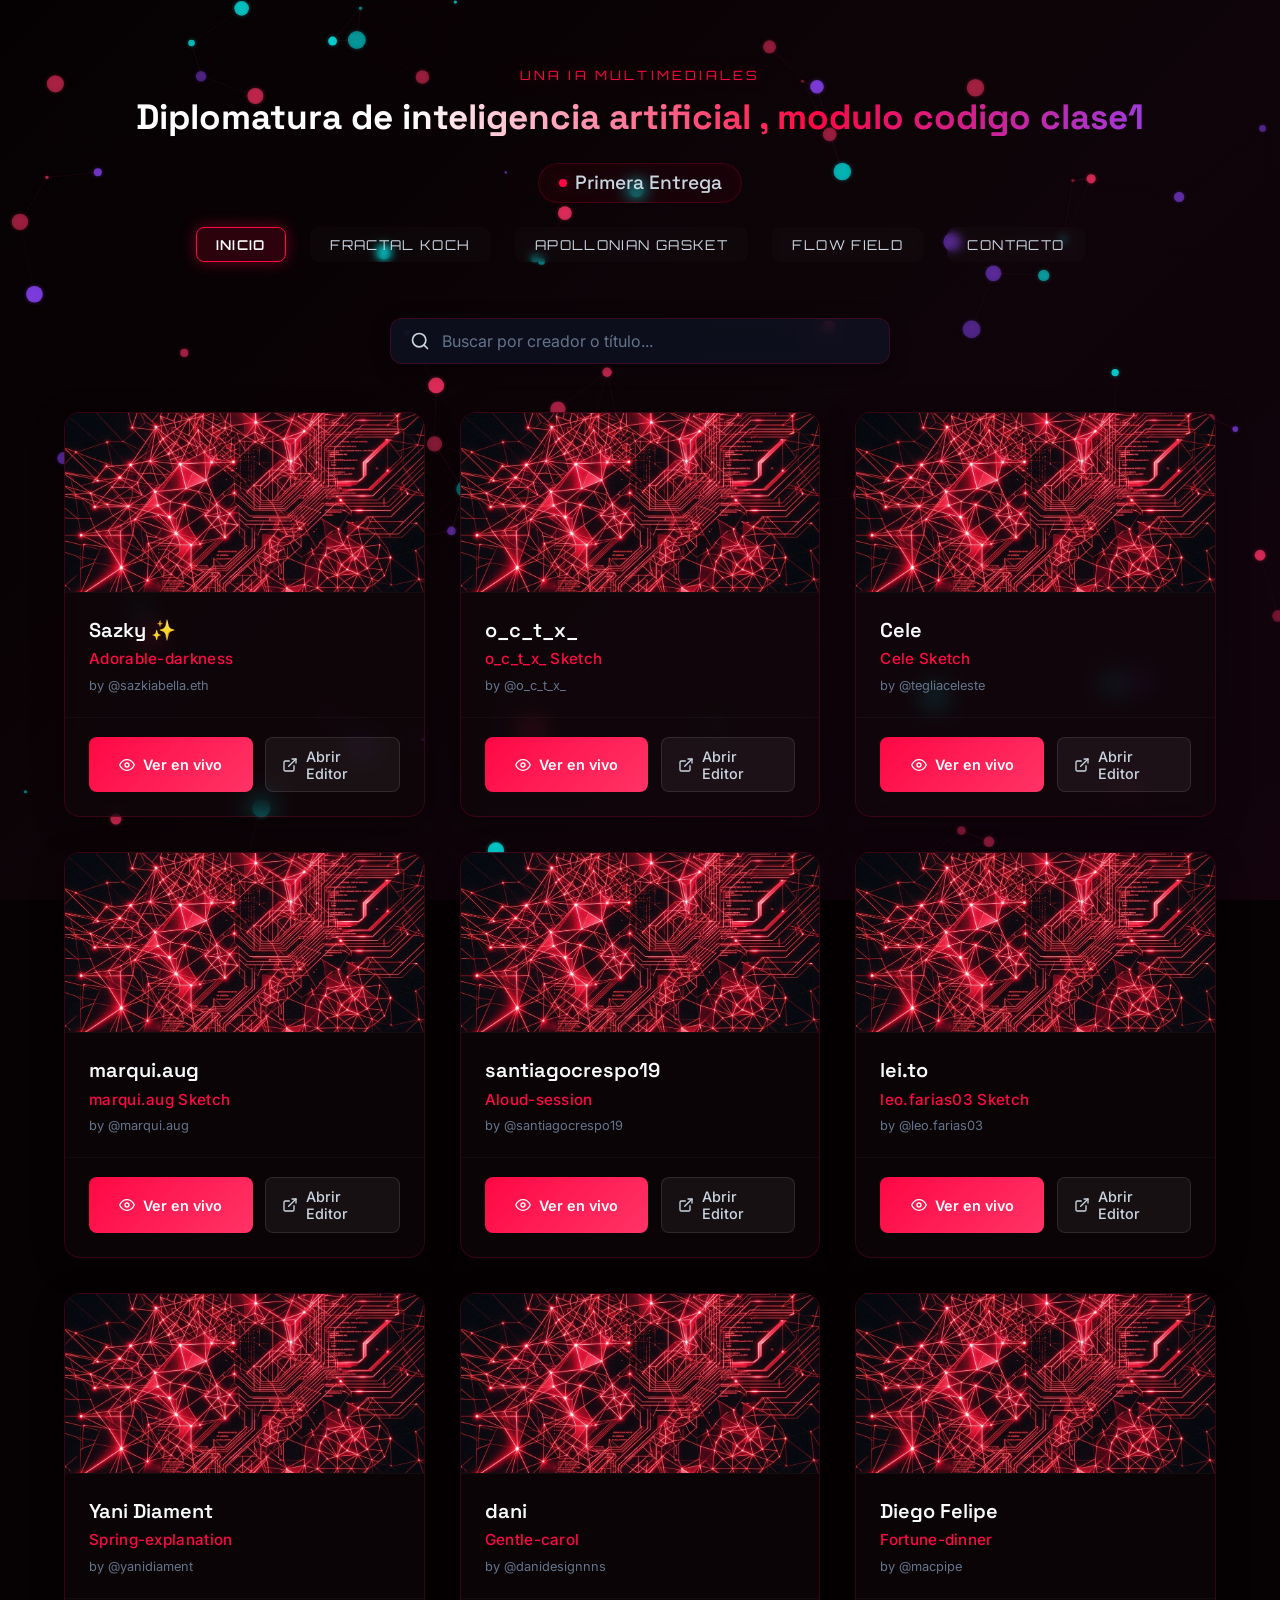
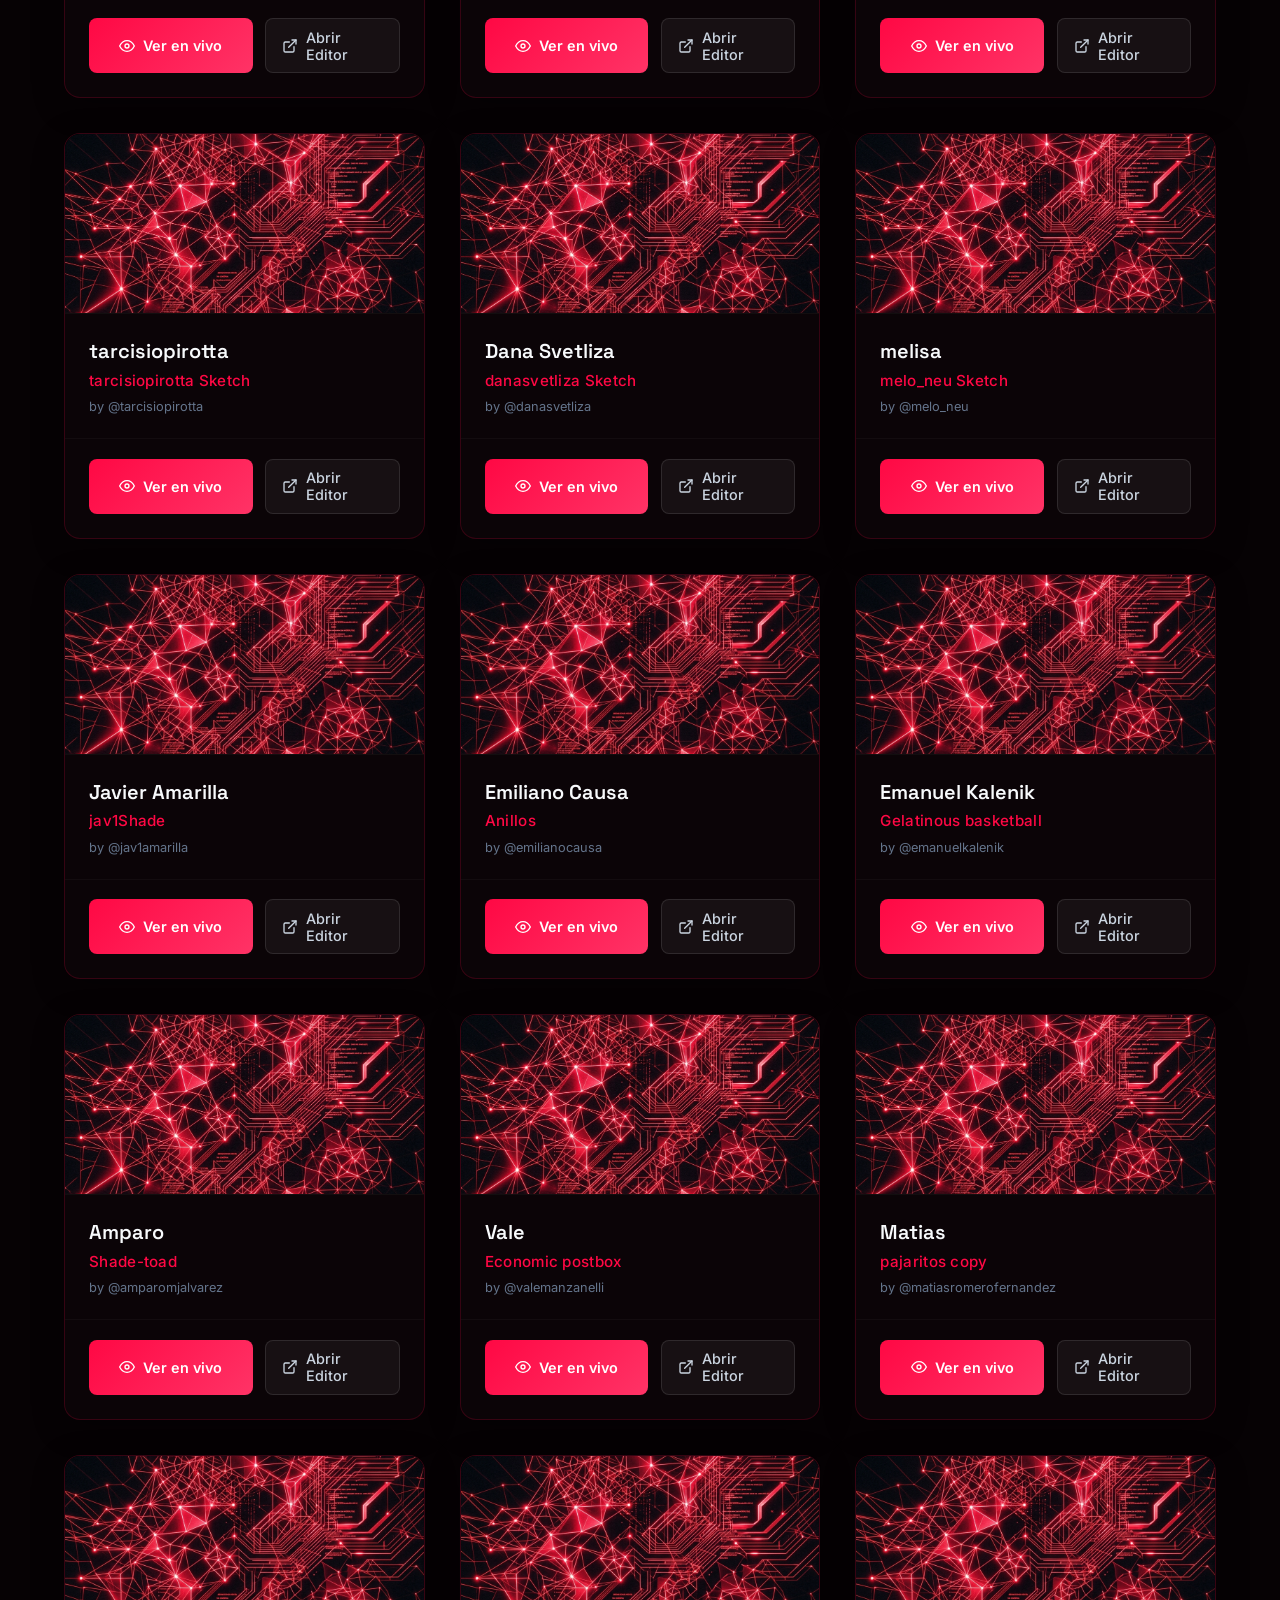
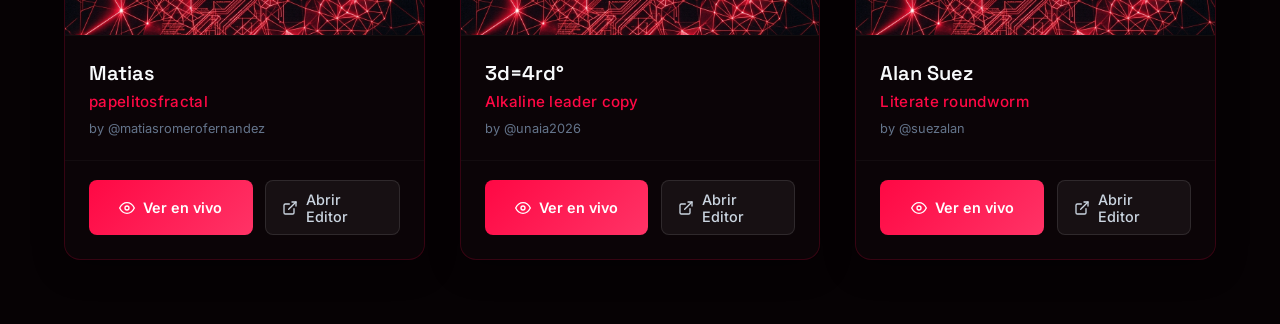
==== index.html @ 506a02f1 "primera subida de TPS" ====
<!DOCTYPE html>
<html lang="es">
<head>
  <meta charset="UTF-8">
  <meta name="viewport" content="width=device-width, initial-scale=1.0">
  <title>Diplomatura de inteligencia artificial , modulo codigo clase1 - Galería de Trabajos</title>
  
  <!-- SEO Meta Tags -->
  <meta name="description" content="Galería de entregas y sketches creativos de p5.js de los alumnos de la Diplomatura de Inteligencia Artificial (Módulo Código, Clase 1) de la UNA Multimediales.">
  <meta name="keywords" content="p5.js, creative coding, artificial intelligence, UNA Multimediales, diplomatura ia, generative art">
  <meta name="author" content="UNA Multimediales">
  
  <!-- Google Fonts -->
  <link rel="preconnect" href="https://fonts.googleapis.com">
  <link rel="preconnect" href="https://fonts.gstatic.com" crossorigin>
  <link href="https://fonts.googleapis.com/css2?family=Inter:wght@400;500;600&family=Orbitron:wght@500;700&family=Space+Grotesk:wght@500;700&display=swap" rel="stylesheet">
  
  <!-- Stylesheets -->
  <link rel="stylesheet" href="styles.css">
</head>
<body>

  <!-- Main Container -->
  <main class="container">
    
    <!-- Header -->
    <header>
      <span class="title-tag">UNA IA Multimediales</span>
      <h1 id="main-title">Diplomatura de inteligencia artificial , modulo codigo clase1</h1>
      <div class="gallery-section-tag" id="gallery-label">Primera Entrega</div>
      
      <!-- Navigation Bar -->
      <nav class="nav-bar" aria-label="Navegación principal">
        <a href="index.html" class="nav-link active" id="nav-home">Inicio</a>
        <a href="koch.html" class="nav-link" id="nav-koch">Fractal Koch</a>
        <a href="apollonian.html" class="nav-link" id="nav-apollonian">Apollonian Gasket</a>
        <a href="flowfield.html" class="nav-link" id="nav-flowfield">Flow Field</a>
        <a href="contacto.html" class="nav-link" id="nav-contact">Contacto</a>
      </nav>
    </header>

    <!-- Search Section -->
    <section class="search-wrapper" aria-label="Búsqueda de entregas">
      <div class="search-input-container">
        <span class="search-icon" aria-hidden="true">
          <svg xmlns="http://www.w3.org/2000/svg" width="20" height="20" viewBox="0 0 24 24" fill="none" stroke="currentColor" stroke-width="2" stroke-linecap="round" stroke-linejoin="round">
            <circle cx="11" cy="11" r="8"></circle>
            <line x1="21" y1="21" x2="16.65" y2="16.65"></line>
          </svg>
        </span>
        <input type="text" id="search-input" placeholder="Buscar por creador o título..." aria-label="Buscar sketches por creador o título">
      </div>
    </section>

    <!-- Cards Grid -->
    <section id="gallery-grid" class="gallery-grid" aria-label="Grilla de sketches de p5.js">
      <!-- Cards will be dynamically injected here by app.js -->
    </section>

  </main>

  <!-- Interactive Modal Viewer for Live Sketches -->
  <dialog id="sketch-modal" class="modal-overlay" aria-labelledby="modal-title" aria-modal="true">
    <div class="modal-container">
      <header class="modal-header">
        <div class="modal-header-left">
          <h2 id="modal-title">Sketch Preview</h2>
          <a id="modal-external-link" href="#" target="_blank" aria-label="Abrir sketch en el editor de p5.js en una nueva pestaña">
            Abrir en p5.js Editor
            <svg xmlns="http://www.w3.org/2000/svg" width="12" height="12" viewBox="0 0 24 24" fill="none" stroke="currentColor" stroke-width="2" stroke-linecap="round" stroke-linejoin="round" aria-hidden="true">
              <path d="M18 13v6a2 2 0 0 1-2 2H5a2 2 0 0 1-2-2V8a2 2 0 0 1 2-2h6"></path>
              <polyline points="15 3 21 3 21 9"></polyline>
              <line x1="10" y1="14" x2="21" y2="3"></line>
            </svg>
          </a>
        </div>
        <button id="modal-close" aria-label="Cerrar vista previa del sketch">
          <svg xmlns="http://www.w3.org/2000/svg" width="20" height="20" viewBox="0 0 24 24" fill="none" stroke="currentColor" stroke-width="2" stroke-linecap="round" stroke-linejoin="round" aria-hidden="true">
            <line x1="18" y1="6" x2="6" y2="18"></line>
            <line x1="6" y1="6" x2="18" y2="18"></line>
          </svg>
        </button>
      </header>
      <div class="modal-body">
        <div id="modal-loading" class="modal-loading" aria-live="polite">
          <div class="spinner" aria-hidden="true"></div>
          <p>Ejecutando Sketch de p5.js...</p>
        </div>
        <iframe id="modal-iframe" src="about:blank" title="p5.js Sketch Interactive Preview" allow="accelerometer; autoplay; encrypted-media; gyroscope; picture-in-picture" allowfullscreen></iframe>
      </div>
    </div>
  </dialog>

  <!-- Javascript Scripts -->
  <script src="data.js"></script>
  <script src="app.js"></script>
  <script src="plexus.js"></script>
</body>
</html>
---- styles.css ----
/* Styling for p5.js Sketch Gallery - Cyber/AI theme with Red & Purple accents */

/* CSS Variables for design tokens */
:root {
  --bg-primary: #060204;
  --bg-card: rgba(18, 8, 12, 0.55);
  --bg-card-hover: rgba(30, 10, 16, 0.75);
  --border-color: rgba(255, 8, 68, 0.18);
  --border-hover: rgba(141, 68, 252, 0.45);
  
  --accent-red: #ff0844;
  --accent-purple: #8d44fc;
  --accent-pink: #ff3366;
  
  --text-primary: #f8fafc;
  --text-secondary: #cbd5e1;
  --text-muted: #64748b;
  
  --glow-red: 0 0 15px rgba(255, 8, 68, 0.4);
  --glow-purple: 0 0 15px rgba(141, 68, 252, 0.3);
  
  --font-title: 'Space Grotesk', sans-serif;
  --font-tech: 'Orbitron', monospace;
  --font-body: 'Inter', sans-serif;
}

/* Reset & Scrollbar */
* {
  margin: 0;
  padding: 0;
  box-sizing: border-box;
}

body {
  background-color: var(--bg-primary);
  color: var(--text-primary);
  font-family: var(--font-body);
  min-height: 100vh;
  overflow-x: hidden;
  position: relative;
}

body.modal-open {
  overflow: hidden;
}

/* Custom Scrollbar */
::-webkit-scrollbar {
  width: 8px;
}
::-webkit-scrollbar-track {
  background: var(--bg-primary);
}
::-webkit-scrollbar-thumb {
  background: rgba(255, 8, 68, 0.2);
  border-radius: 4px;
}
::-webkit-scrollbar-thumb:hover {
  background: rgba(255, 8, 68, 0.5);
}

/* Plexus Canvas Background */
#plexus-canvas {
  position: fixed;
  top: 0;
  left: 0;
  width: 100vw;
  height: 100vh;
  z-index: -1;
  pointer-events: auto; /* allows mouse click and hover tracking */
  background: linear-gradient(135deg, #050102 0%, #0d0408 50%, #12030d 100%);
}

/* Base Layout Container */
.container {
  max-width: 1200px;
  margin: 0 auto;
  padding: 4rem 1.5rem;
  position: relative;
}

/* Header Styles */
header {
  text-align: center;
  margin-bottom: 3.5rem;
}

.title-tag {
  font-family: var(--font-tech);
  color: var(--accent-red);
  font-size: 0.8rem;
  letter-spacing: 0.25em;
  text-transform: uppercase;
  margin-bottom: 0.75rem;
  text-shadow: var(--glow-red);
  display: inline-block;
}

h1 {
  font-family: var(--font-title);
  font-weight: 700;
  font-size: 2.2rem;
  line-height: 1.25;
  margin-bottom: 1.5rem;
  background: linear-gradient(to right, #ffffff 30%, var(--accent-red) 65%, var(--accent-purple) 100%);
  -webkit-background-clip: text;
  -webkit-text-fill-color: transparent;
  background-clip: text;
}

.gallery-section-tag {
  font-family: var(--font-title);
  font-weight: 500;
  font-size: 1.2rem;
  color: var(--text-secondary);
  border: 1px solid var(--border-color);
  padding: 0.4rem 1.2rem;
  border-radius: 50px;
  background: rgba(255, 8, 68, 0.05);
  backdrop-filter: blur(8px);
  -webkit-backdrop-filter: blur(8px);
  display: inline-flex;
  align-items: center;
  gap: 0.5rem;
  box-shadow: inset 0 0 10px rgba(255, 8, 68, 0.05);
}

.gallery-section-tag::before {
  content: '';
  width: 8px;
  height: 8px;
  border-radius: 50%;
  background-color: var(--accent-red);
  box-shadow: var(--glow-red);
  display: inline-block;
  animation: pulse 2s infinite;
}

/* Navigation Menu */
nav.nav-bar {
  display: flex;
  justify-content: center;
  gap: 1.5rem;
  margin-top: 1.5rem;
  margin-bottom: 0.5rem;
}

.nav-link {
  color: var(--text-secondary);
  text-decoration: none;
  font-family: var(--font-tech);
  font-size: 0.85rem;
  letter-spacing: 0.1em;
  text-transform: uppercase;
  padding: 0.5rem 1.2rem;
  border-radius: 8px;
  border: 1px solid transparent;
  transition: all 0.25s ease;
  background: rgba(255, 255, 255, 0.02);
  backdrop-filter: blur(4px);
  -webkit-backdrop-filter: blur(4px);
}

.nav-link:hover {
  color: var(--text-primary);
  border-color: var(--border-color);
  background: rgba(255, 8, 68, 0.05);
  box-shadow: var(--glow-red);
}

.nav-link.active {
  color: #ffffff;
  border-color: var(--accent-red);
  background: rgba(255, 8, 68, 0.15);
  box-shadow: var(--glow-red);
  font-weight: 600;
}

@keyframes pulse {
  0% { transform: scale(0.9); opacity: 0.6; }
  50% { transform: scale(1.2); opacity: 1; box-shadow: 0 0 8px var(--accent-red); }
  100% { transform: scale(0.9); opacity: 0.6; }
}

/* Search Bar Wrapper */
.search-wrapper {
  max-width: 500px;
  margin: 0 auto 3rem auto;
  position: relative;
}

.search-input-container {
  display: flex;
  align-items: center;
  background: rgba(15, 23, 42, 0.6);
  border: 1px solid var(--border-color);
  border-radius: 12px;
  padding: 0.75rem 1.2rem;
  transition: all 0.3s ease;
  box-shadow: 0 4px 20px rgba(0, 0, 0, 0.3);
  backdrop-filter: blur(12px);
  -webkit-backdrop-filter: blur(12px);
}

.search-input-container:focus-within {
  border-color: var(--accent-red);
  box-shadow: var(--glow-red), 0 4px 20px rgba(0, 0, 0, 0.4);
}

.search-icon {
  color: var(--text-secondary);
  margin-right: 0.75rem;
  display: flex;
  align-items: center;
}

.search-input-container input {
  width: 100%;
  background: transparent;
  border: none;
  outline: none;
  color: var(--text-primary);
  font-size: 1rem;
  font-family: var(--font-body);
}

.search-input-container input::placeholder {
  color: var(--text-muted);
}

/* Gallery Grid */
.gallery-grid {
  display: grid;
  grid-template-columns: repeat(auto-fill, minmax(300px, 1fr));
  gap: 2.2rem;
  width: 100%;
}

.no-results {
  grid-column: 1 / -1;
  text-align: center;
  padding: 4rem 2rem;
  background: var(--bg-card);
  border: 1px dashed var(--border-color);
  border-radius: 16px;
  backdrop-filter: blur(8px);
}

.no-results p {
  color: var(--text-secondary);
  font-size: 1.1rem;
}

/* Sketch Card */
.sketch-card {
  background: var(--bg-card);
  border: 1px solid var(--border-color);
  border-radius: 16px;
  overflow: hidden;
  transition: all 0.35s cubic-bezier(0.25, 0.8, 0.25, 1);
  display: flex;
  flex-direction: column;
  backdrop-filter: blur(12px);
  -webkit-backdrop-filter: blur(12px);
  box-shadow: 0 8px 32px rgba(0, 0, 0, 0.3);
}

.sketch-card:hover {
  transform: translateY(-6px);
  border-color: var(--border-hover);
  box-shadow: var(--glow-purple), 0 12px 40px rgba(0, 0, 0, 0.45);
}

/* Card Header cover image & hover iframe preview */
.card-thumb-container {
  width: 100%;
  height: 180px;
  position: relative;
  overflow: hidden;
  border-bottom: 1px solid rgba(255, 255, 255, 0.05);
  background: #050102;
}

.placeholder-img {
  width: 100%;
  height: 100%;
  display: block;
  object-fit: cover;
  transition: opacity 0.4s ease, transform 0.5s ease;
  position: absolute;
  top: 0;
  left: 0;
  z-index: 1;
}

.sketch-card:hover .placeholder-img {
  transform: scale(1.03);
  opacity: 0.15; /* fade placeholder so iframe stands out */
}

/* Hover iframe injection */
.preview-iframe {
  width: 100%;
  height: 100%;
  border: none;
  position: absolute;
  top: 0;
  left: 0;
  z-index: 2;
  opacity: 0;
  transition: opacity 0.4s ease;
  background: transparent;
}

.sketch-card:hover .preview-iframe {
  opacity: 1;
}

/* Card Info */
.card-info {
  padding: 1.5rem;
  flex-grow: 1;
  display: flex;
  flex-direction: column;
  gap: 0.4rem;
}

.card-info h3 {
  font-family: var(--font-title);
  font-size: 1.25rem;
  font-weight: 600;
  color: var(--text-primary);
  white-space: nowrap;
  overflow: hidden;
  text-overflow: ellipsis;
}

.sketch-title {
  color: var(--accent-red);
  font-size: 0.95rem;
  font-weight: 500;
  letter-spacing: 0.02em;
  white-space: nowrap;
  overflow: hidden;
  text-overflow: ellipsis;
}

.sketch-author-sub {
  color: var(--text-muted);
  font-size: 0.8rem;
  margin-top: 0.2rem;
}

/* Card Actions */
.card-actions {
  padding: 1.2rem 1.5rem 1.5rem 1.5rem;
  display: flex;
  gap: 0.8rem;
  border-top: 1px solid rgba(255, 255, 255, 0.03);
}

/* Button UI */
.btn {
  display: inline-flex;
  align-items: center;
  justify-content: center;
  gap: 0.5rem;
  padding: 0.6rem 1rem;
  border-radius: 8px;
  font-size: 0.9rem;
  font-weight: 500;
  cursor: pointer;
  transition: all 0.25s ease;
  text-decoration: none;
  font-family: var(--font-body);
  border: none;
}

.btn svg {
  flex-shrink: 0;
}

.btn-primary {
  background: linear-gradient(135deg, var(--accent-red) 0%, var(--accent-pink) 100%);
  color: #ffffff;
  width: 55%;
  font-weight: 600;
}

.btn-primary:hover {
  box-shadow: 0 0 15px var(--accent-red);
  transform: scale(1.02);
}

.btn-secondary {
  background: rgba(255, 255, 255, 0.05);
  border: 1px solid rgba(255, 255, 255, 0.1);
  color: var(--text-secondary);
  width: 45%;
}

.btn-secondary:hover {
  background: rgba(255, 255, 255, 0.1);
  border-color: var(--text-primary);
  color: var(--text-primary);
}

/* Info Section (For Contact Page) */
.info-section {
  background: var(--bg-card);
  border: 1px solid var(--border-color);
  border-radius: 16px;
  padding: 2.5rem;
  backdrop-filter: blur(12px);
  -webkit-backdrop-filter: blur(12px);
  margin-bottom: 2.5rem;
  box-shadow: 0 8px 32px rgba(0, 0, 0, 0.3);
}

.info-section h2 {
  font-family: var(--font-title);
  color: var(--accent-red);
  margin-bottom: 1.5rem;
  font-size: 1.6rem;
  display: flex;
  align-items: center;
  gap: 0.6rem;
}

.info-section p {
  color: var(--text-secondary);
  line-height: 1.7;
  font-size: 1.05rem;
  margin-bottom: 1.2rem;
}

.info-section p:last-child {
  margin-bottom: 0;
}

/* Student List styled as a flex layout tag cloud */
.student-list-container {
  display: flex;
  flex-wrap: wrap;
  gap: 0.8rem;
  margin-top: 1.5rem;
}

.student-tag {
  background: rgba(255, 8, 68, 0.06);
  border: 1px solid rgba(255, 8, 68, 0.2);
  color: var(--text-primary);
  padding: 0.4rem 1rem;
  border-radius: 8px;
  font-size: 0.95rem;
  transition: all 0.25s ease;
  font-family: var(--font-title);
}

.student-tag:hover {
  border-color: var(--accent-red);
  background: rgba(255, 8, 68, 0.15);
  transform: translateY(-2px);
  box-shadow: var(--glow-red);
}

/* Interactive Modal */
.modal-overlay {
  position: fixed;
  top: 0;
  left: 0;
  width: 100%;
  height: 100%;
  z-index: 1000;
  background: rgba(5, 1, 2, 0.85);
  backdrop-filter: blur(12px);
  -webkit-backdrop-filter: blur(12px);
  opacity: 0;
  pointer-events: none;
  display: flex;
  align-items: center;
  justify-content: center;
  transition: opacity 0.3s ease;
  padding: 1.5rem;
}

.modal-overlay.active {
  opacity: 1;
  pointer-events: auto;
}

.modal-container {
  background: #0a0306;
  border: 1px solid var(--border-hover);
  border-radius: 20px;
  width: 100%;
  max-width: 960px;
  height: 80vh;
  max-height: 700px;
  display: flex;
  flex-direction: column;
  overflow: hidden;
  box-shadow: var(--glow-purple), 0 20px 50px rgba(0, 0, 0, 0.6);
  transform: scale(0.95);
  transition: transform 0.3s cubic-bezier(0.34, 1.56, 0.64, 1);
}

.modal-overlay.active .modal-container {
  transform: scale(1);
}

/* Modal Header */
.modal-header {
  padding: 1.2rem 1.5rem;
  border-bottom: 1px solid rgba(255, 255, 255, 0.05);
  display: flex;
  justify-content: space-between;
  align-items: center;
  background: rgba(18, 8, 12, 0.8);
}

.modal-header-left {
  display: flex;
  flex-direction: column;
  gap: 0.2rem;
}

#modal-title {
  font-family: var(--font-title);
  font-size: 1.25rem;
  font-weight: 600;
  color: var(--text-primary);
}

.modal-external-link {
  color: var(--accent-red);
  font-size: 0.8rem;
  text-decoration: none;
  display: inline-flex;
  align-items: center;
  gap: 0.3rem;
  transition: opacity 0.2s ease;
}

.modal-external-link:hover {
  opacity: 0.8;
  text-decoration: underline;
}

#modal-close {
  background: transparent;
  border: none;
  color: var(--text-secondary);
  cursor: pointer;
  padding: 0.4rem;
  border-radius: 50%;
  display: flex;
  align-items: center;
  justify-content: center;
  transition: all 0.2s ease;
  background: rgba(255, 255, 255, 0.03);
}

#modal-close:hover {
  background: rgba(255, 255, 255, 0.1);
  color: var(--text-primary);
  transform: rotate(90deg);
}

/* Modal Content (iframe viewport) */
.modal-body {
  flex-grow: 1;
  position: relative;
  background: #000000;
}

#modal-iframe {
  width: 100%;
  height: 100%;
  border: none;
  display: none;
}

/* Live Sketch Loading State */
.modal-loading {
  position: absolute;
  top: 0;
  left: 0;
  width: 100%;
  height: 100%;
  display: flex;
  flex-direction: column;
  align-items: center;
  justify-content: center;
  gap: 1.2rem;
  background: #0a0306;
}

.spinner {
  width: 45px;
  height: 45px;
  border: 3px solid rgba(255, 8, 68, 0.1);
  border-radius: 50%;
  border-top-color: var(--accent-red);
  border-bottom-color: var(--accent-purple);
  animation: spin 1s linear infinite;
  box-shadow: 0 0 10px rgba(255, 8, 68, 0.2);
}

@keyframes spin {
  to { transform: rotate(360deg); }
}

.modal-loading p {
  font-family: var(--font-tech);
  color: var(--text-secondary);
  font-size: 0.85rem;
  letter-spacing: 0.1em;
  text-transform: uppercase;
}

/* Canvas viewport for Koch sketch */
.koch-viewport {
  width: 100%;
  height: 60vh;
  min-height: 450px;
  border: 1px solid var(--border-color);
  border-radius: 16px;
  overflow: hidden;
  position: relative;
  background: #060204;
  box-shadow: var(--glow-red);
  margin-top: 1rem;
}

#canvas-container {
  width: 100%;
  height: 100%;
}

#flowfield-canvas {
  display: block;
  width: 100%;
  height: 100%;
}

/* Responsive Rules */
@media (max-width: 768px) {
  .container {
    padding: 2.5rem 1rem;
  }
  
  h1 {
    font-size: 1.7rem;
  }
  
  .gallery-grid {
    grid-template-columns: repeat(auto-fill, minmax(260px, 1fr));
    gap: 1.5rem;
  }
  
  .modal-container {
    height: 70vh;
  }
  
  .info-section {
    padding: 1.5rem;
  }
}
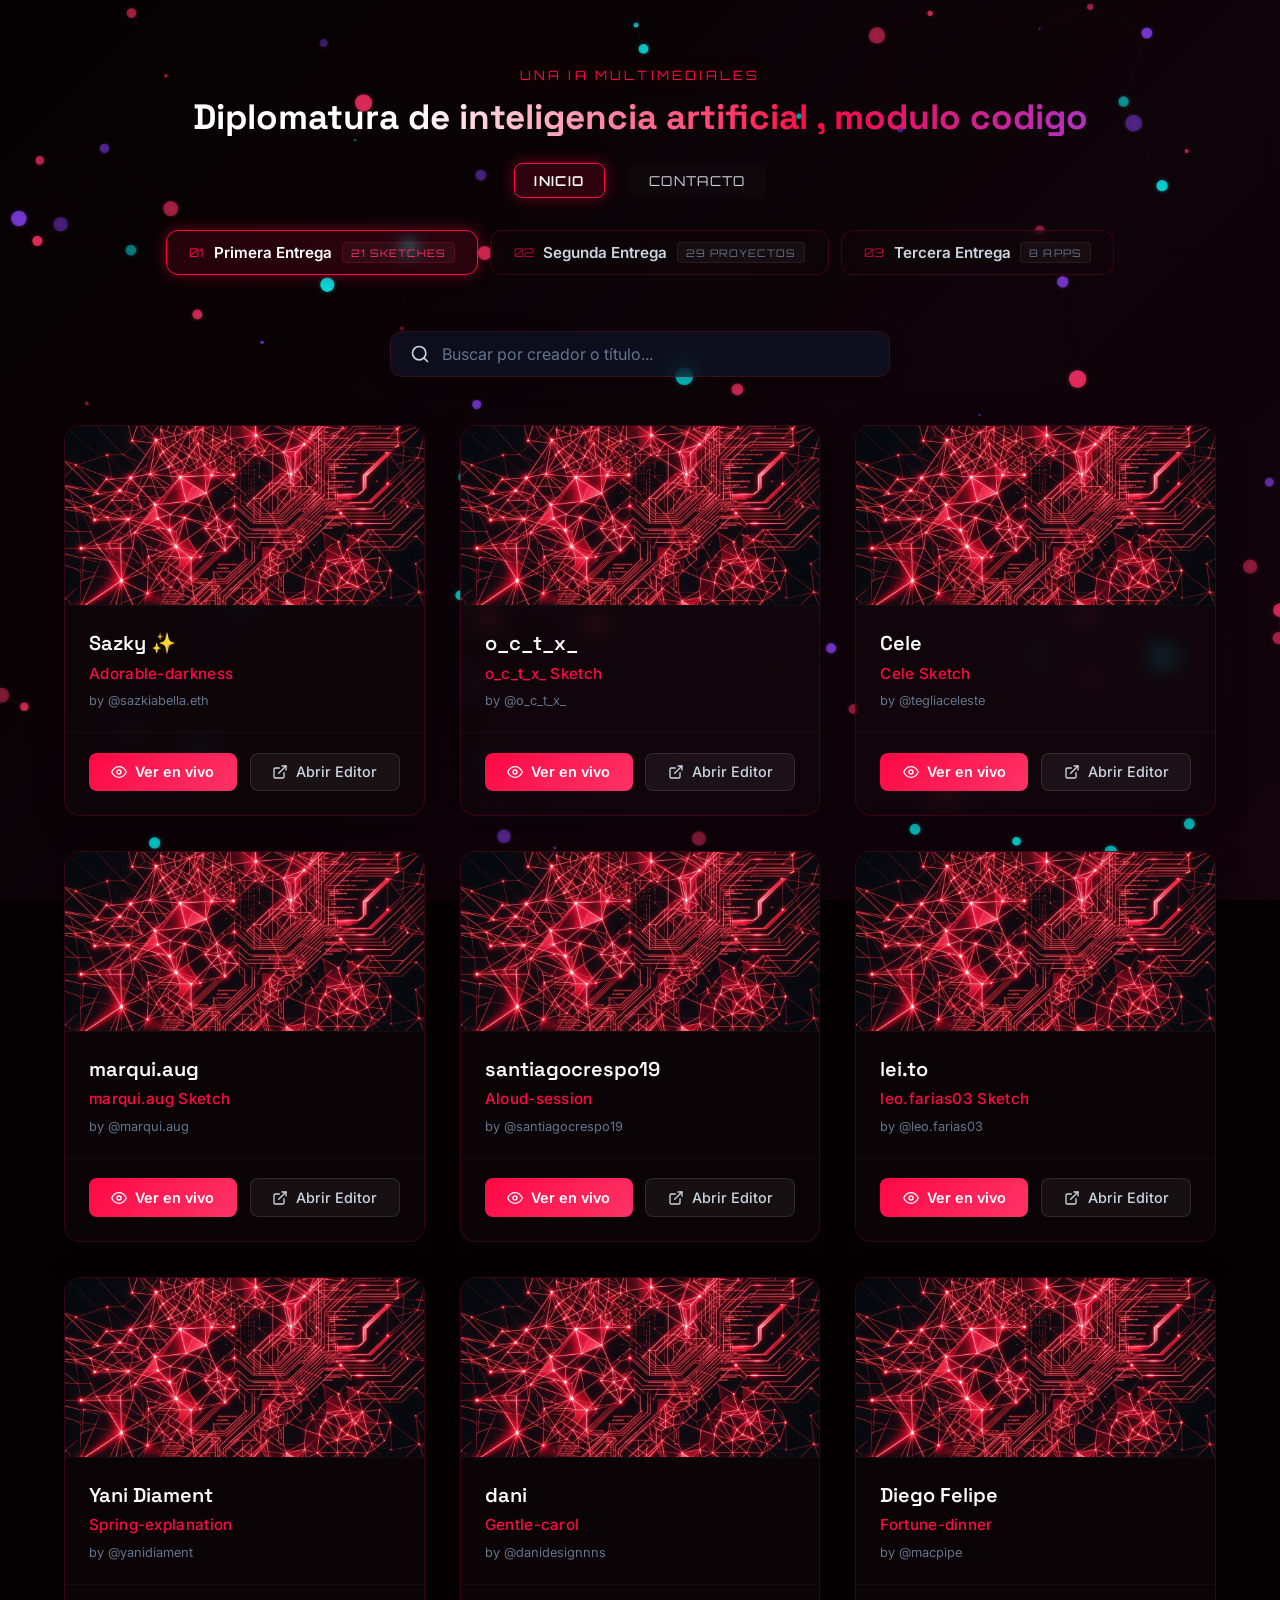
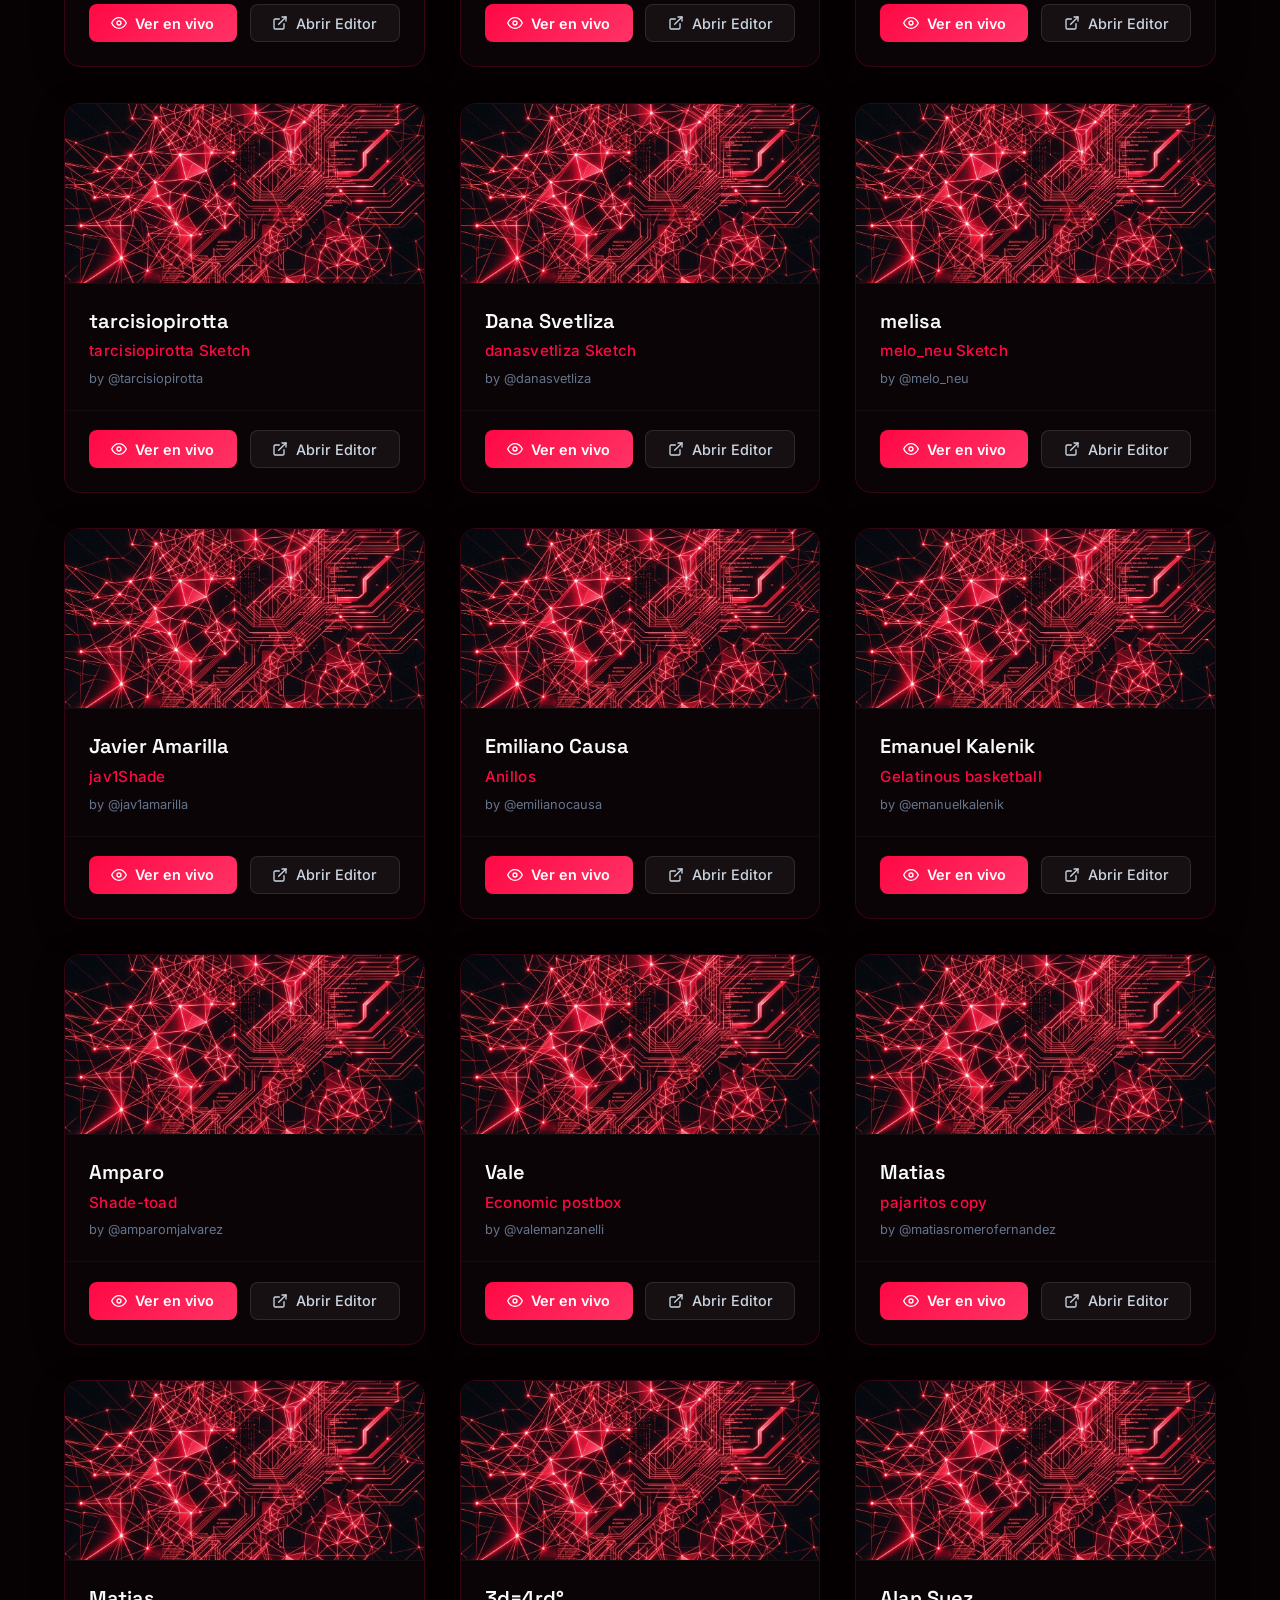
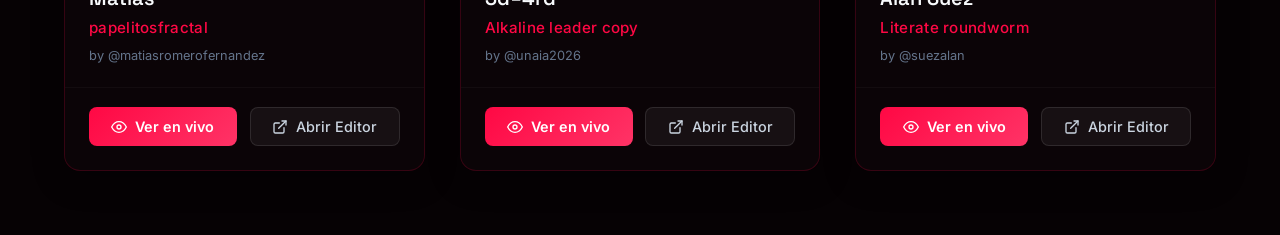
==== commit 84f6de1e: "Reorganización completa: TP1 (p5.js), TP2 (GitHub Pages), TP3 (Render) + eliminación de páginas Koch" ====
--- a/index.html
+++ b/index.html
@@ -3,10 +3,10 @@
 <head>
   <meta charset="UTF-8">
   <meta name="viewport" content="width=device-width, initial-scale=1.0">
-  <title>Diplomatura de inteligencia artificial , modulo codigo clase1 - Galería de Trabajos</title>
+  <title>Diplomatura de inteligencia artificial , modulo codigo - Galería de Trabajos</title>
   
   <!-- SEO Meta Tags -->
-  <meta name="description" content="Galería de entregas y sketches creativos de p5.js de los alumnos de la Diplomatura de Inteligencia Artificial (Módulo Código, Clase 1) de la UNA Multimediales.">
+  <meta name="description" content="Galería de entregas y sketches creativos de los alumnos de la Diplomatura de Inteligencia Artificial (Módulo Código) de la UNA Multimediales.">
   <meta name="keywords" content="p5.js, creative coding, artificial intelligence, UNA Multimediales, diplomatura ia, generative art">
   <meta name="author" content="UNA Multimediales">
   
@@ -26,35 +26,67 @@
     <!-- Header -->
     <header>
       <span class="title-tag">UNA IA Multimediales</span>
-      <h1 id="main-title">Diplomatura de inteligencia artificial , modulo codigo clase1</h1>
-      <div class="gallery-section-tag" id="gallery-label">Primera Entrega</div>
+      <h1 id="main-title">Diplomatura de inteligencia artificial , modulo codigo</h1>
       
       <!-- Navigation Bar -->
       <nav class="nav-bar" aria-label="Navegación principal">
         <a href="index.html" class="nav-link active" id="nav-home">Inicio</a>
-        <a href="koch.html" class="nav-link" id="nav-koch">Fractal Koch</a>
-        <a href="apollonian.html" class="nav-link" id="nav-apollonian">Apollonian Gasket</a>
-        <a href="flowfield.html" class="nav-link" id="nav-flowfield">Flow Field</a>
         <a href="contacto.html" class="nav-link" id="nav-contact">Contacto</a>
       </nav>
+
+      <!-- Tab Navigation for entregas -->
+      <div class="tab-bar" role="tablist" aria-label="Entregas">
+        <button class="tab-btn active" role="tab" aria-selected="true" data-tab="tp1" id="tab-tp1">
+          <span class="tab-num">01</span>
+          <span class="tab-label">Primera Entrega</span>
+          <span class="tab-count">21 sketches</span>
+        </button>
+        <button class="tab-btn" role="tab" aria-selected="false" data-tab="tp2" id="tab-tp2">
+          <span class="tab-num">02</span>
+          <span class="tab-label">Segunda Entrega</span>
+          <span class="tab-count">29 proyectos</span>
+        </button>
+        <button class="tab-btn" role="tab" aria-selected="false" data-tab="tp3" id="tab-tp3">
+          <span class="tab-num">03</span>
+          <span class="tab-label">Tercera Entrega</span>
+          <span class="tab-count">8 apps</span>
+        </button>
+      </div>
     </header>
 
-    <!-- Search Section -->
-    <section class="search-wrapper" aria-label="Búsqueda de entregas">
-      <div class="search-input-container">
-        <span class="search-icon" aria-hidden="true">
-          <svg xmlns="http://www.w3.org/2000/svg" width="20" height="20" viewBox="0 0 24 24" fill="none" stroke="currentColor" stroke-width="2" stroke-linecap="round" stroke-linejoin="round">
-            <circle cx="11" cy="11" r="8"></circle>
-            <line x1="21" y1="21" x2="16.65" y2="16.65"></line>
-          </svg>
-        </span>
-        <input type="text" id="search-input" placeholder="Buscar por creador o título..." aria-label="Buscar sketches por creador o título">
+    <!-- TP1: p5.js Sketches -->
+    <section id="section-tp1" class="tab-section active" aria-label="Primera entrega - p5.js sketches">
+      <!-- Search Section -->
+      <div class="search-wrapper" aria-label="Búsqueda de entregas">
+        <div class="search-input-container">
+          <span class="search-icon" aria-hidden="true">
+            <svg xmlns="http://www.w3.org/2000/svg" width="20" height="20" viewBox="0 0 24 24" fill="none" stroke="currentColor" stroke-width="2" stroke-linecap="round" stroke-linejoin="round">
+              <circle cx="11" cy="11" r="8"></circle>
+              <line x1="21" y1="21" x2="16.65" y2="16.65"></line>
+            </svg>
+          </span>
+          <input type="text" id="search-input" placeholder="Buscar por creador o título..." aria-label="Buscar sketches por creador o título">
+        </div>
       </div>
+
+      <!-- Cards Grid -->
+      <section id="gallery-grid" class="gallery-grid" aria-label="Grilla de sketches de p5.js">
+        <!-- Cards will be dynamically injected here by app.js -->
+      </section>
     </section>
 
-    <!-- Cards Grid -->
-    <section id="gallery-grid" class="gallery-grid" aria-label="Grilla de sketches de p5.js">
-      <!-- Cards will be dynamically injected here by app.js -->
+    <!-- TP2: GitHub Pages projects -->
+    <section id="section-tp2" class="tab-section" aria-label="Segunda entrega - GitHub Pages">
+      <section id="gallery-grid-tp2" class="gallery-grid" aria-label="Grilla de proyectos en GitHub Pages">
+        <!-- Cards will be dynamically injected here by app.js -->
+      </section>
+    </section>
+
+    <!-- TP3: Render deployed projects -->
+    <section id="section-tp3" class="tab-section" aria-label="Tercera entrega - Render">
+      <section id="gallery-grid-tp3" class="gallery-grid" aria-label="Grilla de proyectos en Render">
+        <!-- Cards will be dynamically injected here by app.js -->
+      </section>
     </section>
 
   </main>
--- a/styles.css
+++ b/styles.css
@@ -108,34 +108,6 @@
   background-clip: text;
 }
 
-.gallery-section-tag {
-  font-family: var(--font-title);
-  font-weight: 500;
-  font-size: 1.2rem;
-  color: var(--text-secondary);
-  border: 1px solid var(--border-color);
-  padding: 0.4rem 1.2rem;
-  border-radius: 50px;
-  background: rgba(255, 8, 68, 0.05);
-  backdrop-filter: blur(8px);
-  -webkit-backdrop-filter: blur(8px);
-  display: inline-flex;
-  align-items: center;
-  gap: 0.5rem;
-  box-shadow: inset 0 0 10px rgba(255, 8, 68, 0.05);
-}
-
-.gallery-section-tag::before {
-  content: '';
-  width: 8px;
-  height: 8px;
-  border-radius: 50%;
-  background-color: var(--accent-red);
-  box-shadow: var(--glow-red);
-  display: inline-block;
-  animation: pulse 2s infinite;
-}
-
 /* Navigation Menu */
 nav.nav-bar {
   display: flex;
@@ -182,6 +154,94 @@
   100% { transform: scale(0.9); opacity: 0.6; }
 }
 
+/* ===== Tab Navigation ===== */
+.tab-bar {
+  display: flex;
+  justify-content: center;
+  gap: 0.75rem;
+  margin-top: 2rem;
+  flex-wrap: wrap;
+}
+
+.tab-btn {
+  display: flex;
+  align-items: center;
+  gap: 0.6rem;
+  padding: 0.7rem 1.4rem;
+  border-radius: 12px;
+  border: 1px solid var(--border-color);
+  background: rgba(18, 8, 12, 0.4);
+  backdrop-filter: blur(8px);
+  -webkit-backdrop-filter: blur(8px);
+  cursor: pointer;
+  transition: all 0.3s ease;
+  font-family: var(--font-body);
+  color: var(--text-secondary);
+  text-align: left;
+}
+
+.tab-btn:hover {
+  border-color: var(--accent-purple);
+  background: rgba(141, 68, 252, 0.08);
+  box-shadow: 0 0 12px rgba(141, 68, 252, 0.15);
+  transform: translateY(-2px);
+}
+
+.tab-btn.active {
+  border-color: var(--accent-red);
+  background: rgba(255, 8, 68, 0.12);
+  box-shadow: var(--glow-red);
+  color: #ffffff;
+}
+
+.tab-num {
+  font-family: var(--font-tech);
+  font-size: 0.75rem;
+  color: var(--accent-red);
+  opacity: 0.7;
+}
+
+.tab-btn.active .tab-num {
+  opacity: 1;
+}
+
+.tab-label {
+  font-weight: 600;
+  font-size: 0.95rem;
+}
+
+.tab-count {
+  font-family: var(--font-tech);
+  font-size: 0.65rem;
+  letter-spacing: 0.1em;
+  text-transform: uppercase;
+  padding: 0.15rem 0.5rem;
+  border-radius: 4px;
+  background: rgba(255, 255, 255, 0.04);
+  border: 1px solid rgba(255, 255, 255, 0.06);
+  color: var(--text-muted);
+}
+
+.tab-btn.active .tab-count {
+  border-color: rgba(255, 8, 68, 0.2);
+  color: var(--accent-pink);
+}
+
+/* Tab Section Visibility */
+.tab-section {
+  display: none;
+  animation: fadeIn 0.35s ease;
+}
+
+.tab-section.active {
+  display: block;
+}
+
+@keyframes fadeIn {
+  from { opacity: 0; transform: translateY(8px); }
+  to   { opacity: 1; transform: translateY(0); }
+}
+
 /* Search Bar Wrapper */
 .search-wrapper {
   max-width: 500px;
@@ -251,7 +311,7 @@
   font-size: 1.1rem;
 }
 
-/* Sketch Card */
+/* Sketch Card (shared by all sections) */
 .sketch-card {
   background: var(--bg-card);
   border: 1px solid var(--border-color);
@@ -343,6 +403,7 @@
   white-space: nowrap;
   overflow: hidden;
   text-overflow: ellipsis;
+  line-height: 1.4;
 }
 
 .sketch-author-sub {
@@ -383,7 +444,7 @@
 .btn-primary {
   background: linear-gradient(135deg, var(--accent-red) 0%, var(--accent-pink) 100%);
   color: #ffffff;
-  width: 55%;
+  flex: 1;
   font-weight: 600;
 }
 
@@ -396,7 +457,7 @@
   background: rgba(255, 255, 255, 0.05);
   border: 1px solid rgba(255, 255, 255, 0.1);
   color: var(--text-secondary);
-  width: 45%;
+  flex: 1;
 }
 
 .btn-secondary:hover {
@@ -532,7 +593,7 @@
   color: var(--text-primary);
 }
 
-.modal-external-link {
+#modal-external-link {
   color: var(--accent-red);
   font-size: 0.8rem;
   text-decoration: none;
@@ -542,7 +603,7 @@
   transition: opacity 0.2s ease;
 }
 
-.modal-external-link:hover {
+#modal-external-link:hover {
   opacity: 0.8;
   text-decoration: underline;
 }
@@ -617,31 +678,6 @@
   font-size: 0.85rem;
   letter-spacing: 0.1em;
   text-transform: uppercase;
-}
-
-/* Canvas viewport for Koch sketch */
-.koch-viewport {
-  width: 100%;
-  height: 60vh;
-  min-height: 450px;
-  border: 1px solid var(--border-color);
-  border-radius: 16px;
-  overflow: hidden;
-  position: relative;
-  background: #060204;
-  box-shadow: var(--glow-red);
-  margin-top: 1rem;
-}
-
-#canvas-container {
-  width: 100%;
-  height: 100%;
-}
-
-#flowfield-canvas {
-  display: block;
-  width: 100%;
-  height: 100%;
 }
 
 /* Responsive Rules */
@@ -666,4 +702,14 @@
   .info-section {
     padding: 1.5rem;
   }
-}
+
+  .tab-btn {
+    flex: 1;
+    min-width: 140px;
+    justify-content: center;
+  }
+
+  .tab-count {
+    display: none;
+  }
+}
